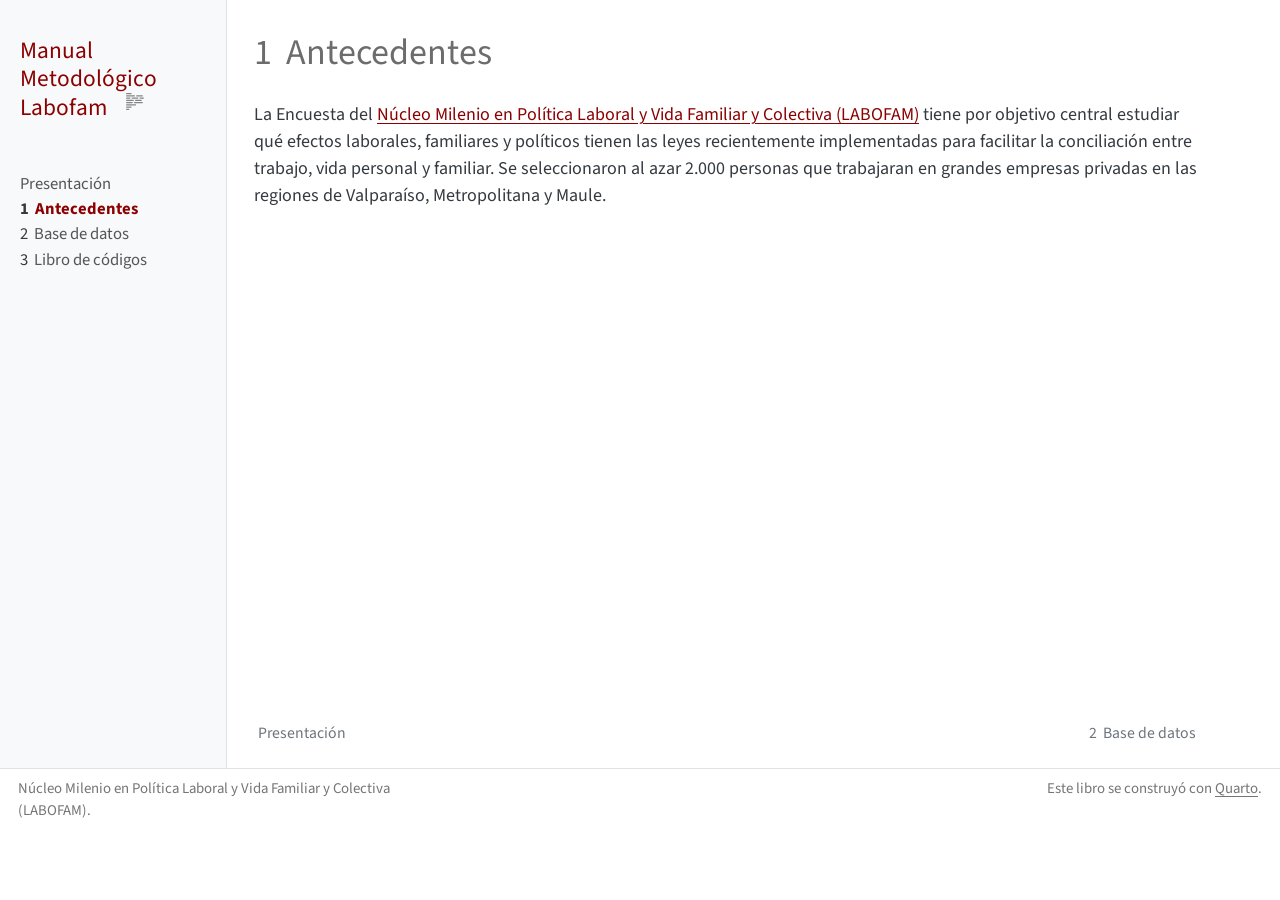
==== docs/01-antecedents.html @ 16f9376f "Initial commit" ====
<!DOCTYPE html>
<html xmlns="http://www.w3.org/1999/xhtml" lang="es" xml:lang="es"><head>

<meta charset="utf-8">
<meta name="generator" content="quarto-1.7.33">

<meta name="viewport" content="width=device-width, initial-scale=1.0, user-scalable=yes">


<title>1&nbsp; Antecedentes – Manual Metodológico Labofam</title>
<style>
code{white-space: pre-wrap;}
span.smallcaps{font-variant: small-caps;}
div.columns{display: flex; gap: min(4vw, 1.5em);}
div.column{flex: auto; overflow-x: auto;}
div.hanging-indent{margin-left: 1.5em; text-indent: -1.5em;}
ul.task-list{list-style: none;}
ul.task-list li input[type="checkbox"] {
  width: 0.8em;
  margin: 0 0.8em 0.2em -1em; /* quarto-specific, see https://github.com/quarto-dev/quarto-cli/issues/4556 */ 
  vertical-align: middle;
}
</style>


<script src="site_libs/quarto-nav/quarto-nav.js"></script>
<script src="site_libs/quarto-nav/headroom.min.js"></script>
<script src="site_libs/clipboard/clipboard.min.js"></script>
<script src="site_libs/quarto-search/autocomplete.umd.js"></script>
<script src="site_libs/quarto-search/fuse.min.js"></script>
<script src="site_libs/quarto-search/quarto-search.js"></script>
<meta name="quarto:offset" content="./">
<link href="./02-database.html" rel="next">
<link href="./index.html" rel="prev">
<link href="./labofam.svg" rel="icon" type="image/svg+xml">
<script src="site_libs/quarto-html/quarto.js" type="module"></script>
<script src="site_libs/quarto-html/tabsets/tabsets.js" type="module"></script>
<script src="site_libs/quarto-html/popper.min.js"></script>
<script src="site_libs/quarto-html/tippy.umd.min.js"></script>
<script src="site_libs/quarto-html/anchor.min.js"></script>
<link href="site_libs/quarto-html/tippy.css" rel="stylesheet">
<link href="site_libs/quarto-html/quarto-syntax-highlighting-ea385d0e468b0dd5ea5bf0780b1290d9.css" rel="stylesheet" id="quarto-text-highlighting-styles">
<script src="site_libs/bootstrap/bootstrap.min.js"></script>
<link href="site_libs/bootstrap/bootstrap-icons.css" rel="stylesheet">
<link href="site_libs/bootstrap/bootstrap-22fdcfaab783b4487571ea21b132e35e.min.css" rel="stylesheet" append-hash="true" id="quarto-bootstrap" data-mode="light">
<script id="quarto-search-options" type="application/json">{
  "location": "sidebar",
  "copy-button": false,
  "collapse-after": 3,
  "panel-placement": "start",
  "type": "textbox",
  "limit": 50,
  "keyboard-shortcut": [
    "f",
    "/",
    "s"
  ],
  "language": {
    "search-no-results-text": "Sin resultados",
    "search-matching-documents-text": "documentos encontrados",
    "search-copy-link-title": "Copiar el enlace en la búsqueda",
    "search-hide-matches-text": "Ocultar resultados adicionales",
    "search-more-match-text": "resultado adicional en este documento",
    "search-more-matches-text": "resultados adicionales en este documento",
    "search-clear-button-title": "Borrar",
    "search-text-placeholder": "",
    "search-detached-cancel-button-title": "Cancelar",
    "search-submit-button-title": "Enviar",
    "search-label": "Buscar"
  }
}</script>


</head>

<body class="nav-sidebar docked fullcontent quarto-light">

<div id="quarto-search-results"></div>
  <header id="quarto-header" class="headroom fixed-top">
  <nav class="quarto-secondary-nav">
    <div class="container-fluid d-flex">
      <button type="button" class="quarto-btn-toggle btn" data-bs-toggle="collapse" role="button" data-bs-target=".quarto-sidebar-collapse-item" aria-controls="quarto-sidebar" aria-expanded="false" aria-label="Alternar barra lateral" onclick="if (window.quartoToggleHeadroom) { window.quartoToggleHeadroom(); }">
        <i class="bi bi-layout-text-sidebar-reverse"></i>
      </button>
        <nav class="quarto-page-breadcrumbs" aria-label="breadcrumb"><ol class="breadcrumb"><li class="breadcrumb-item"><a href="./01-antecedents.html"><span class="chapter-number">1</span>&nbsp; <span class="chapter-title">Antecedentes</span></a></li></ol></nav>
        <a class="flex-grow-1" role="navigation" data-bs-toggle="collapse" data-bs-target=".quarto-sidebar-collapse-item" aria-controls="quarto-sidebar" aria-expanded="false" aria-label="Alternar barra lateral" onclick="if (window.quartoToggleHeadroom) { window.quartoToggleHeadroom(); }">      
        </a>
      <button type="button" class="btn quarto-search-button" aria-label="Buscar" onclick="window.quartoOpenSearch();">
        <i class="bi bi-search"></i>
      </button>
    </div>
  </nav>
</header>
<!-- content -->
<div id="quarto-content" class="quarto-container page-columns page-rows-contents page-layout-article">
<!-- sidebar -->
  <nav id="quarto-sidebar" class="sidebar collapse collapse-horizontal quarto-sidebar-collapse-item sidebar-navigation docked overflow-auto">
    <div class="pt-lg-2 mt-2 text-left sidebar-header">
    <div class="sidebar-title mb-0 py-0">
      <a href="./">Manual Metodológico Labofam</a> 
        <div class="sidebar-tools-main">
    <a href="https://github.com/kevin-carrasco/labofam-codebook" title="Ejecutar el código" class="quarto-navigation-tool px-1" aria-label="Ejecutar el código"><i class="bi bi-github"></i></a>
  <a href="" class="quarto-reader-toggle quarto-navigation-tool px-1" onclick="window.quartoToggleReader(); return false;" title="Alternar modo lector">
  <div class="quarto-reader-toggle-btn">
  <i class="bi"></i>
  </div>
</a>
</div>
    </div>
      </div>
        <div class="mt-2 flex-shrink-0 align-items-center">
        <div class="sidebar-search">
        <div id="quarto-search" class="" title="Buscar"></div>
        </div>
        </div>
    <div class="sidebar-menu-container"> 
    <ul class="list-unstyled mt-1">
        <li class="sidebar-item">
  <div class="sidebar-item-container"> 
  <a href="./index.html" class="sidebar-item-text sidebar-link">
 <span class="menu-text">Presentación</span></a>
  </div>
</li>
        <li class="sidebar-item">
  <div class="sidebar-item-container"> 
  <a href="./01-antecedents.html" class="sidebar-item-text sidebar-link active">
 <span class="menu-text"><span class="chapter-number">1</span>&nbsp; <span class="chapter-title">Antecedentes</span></span></a>
  </div>
</li>
        <li class="sidebar-item">
  <div class="sidebar-item-container"> 
  <a href="./02-database.html" class="sidebar-item-text sidebar-link">
 <span class="menu-text"><span class="chapter-number">2</span>&nbsp; <span class="chapter-title">Base de datos</span></span></a>
  </div>
</li>
        <li class="sidebar-item">
  <div class="sidebar-item-container"> 
  <a href="./03-codebook.html" class="sidebar-item-text sidebar-link">
 <span class="menu-text"><span class="chapter-number">3</span>&nbsp; <span class="chapter-title">Libro de códigos</span></span></a>
  </div>
</li>
    </ul>
    </div>
</nav>
<div id="quarto-sidebar-glass" class="quarto-sidebar-collapse-item" data-bs-toggle="collapse" data-bs-target=".quarto-sidebar-collapse-item"></div>
<!-- margin-sidebar -->
    
<!-- main -->
<main class="content" id="quarto-document-content">

<header id="title-block-header" class="quarto-title-block default">
<div class="quarto-title">
<h1 class="title"><span id="antedecents" class="quarto-section-identifier"><span class="chapter-number">1</span>&nbsp; <span class="chapter-title">Antecedentes</span></span></h1>
</div>



<div class="quarto-title-meta">

    
  
    
  </div>
  


</header>


<p>La Encuesta del <a href="https://labofam.cl/">Núcleo Milenio en Política Laboral y Vida Familiar y Colectiva (LABOFAM)</a> tiene por objetivo central estudiar qué efectos laborales, familiares y políticos tienen las leyes recientemente implementadas para facilitar la conciliación entre trabajo, vida personal y familiar. Se seleccionaron al azar 2.000 personas que trabajaran en grandes empresas privadas en las regiones de Valparaíso, Metropolitana y Maule.</p>



</main> <!-- /main -->
<script id="quarto-html-after-body" type="application/javascript">
  window.document.addEventListener("DOMContentLoaded", function (event) {
    const icon = "";
    const anchorJS = new window.AnchorJS();
    anchorJS.options = {
      placement: 'right',
      icon: icon
    };
    anchorJS.add('.anchored');
    const isCodeAnnotation = (el) => {
      for (const clz of el.classList) {
        if (clz.startsWith('code-annotation-')) {                     
          return true;
        }
      }
      return false;
    }
    const onCopySuccess = function(e) {
      // button target
      const button = e.trigger;
      // don't keep focus
      button.blur();
      // flash "checked"
      button.classList.add('code-copy-button-checked');
      var currentTitle = button.getAttribute("title");
      button.setAttribute("title", "Copiado");
      let tooltip;
      if (window.bootstrap) {
        button.setAttribute("data-bs-toggle", "tooltip");
        button.setAttribute("data-bs-placement", "left");
        button.setAttribute("data-bs-title", "Copiado");
        tooltip = new bootstrap.Tooltip(button, 
          { trigger: "manual", 
            customClass: "code-copy-button-tooltip",
            offset: [0, -8]});
        tooltip.show();    
      }
      setTimeout(function() {
        if (tooltip) {
          tooltip.hide();
          button.removeAttribute("data-bs-title");
          button.removeAttribute("data-bs-toggle");
          button.removeAttribute("data-bs-placement");
        }
        button.setAttribute("title", currentTitle);
        button.classList.remove('code-copy-button-checked');
      }, 1000);
      // clear code selection
      e.clearSelection();
    }
    const getTextToCopy = function(trigger) {
        const codeEl = trigger.previousElementSibling.cloneNode(true);
        for (const childEl of codeEl.children) {
          if (isCodeAnnotation(childEl)) {
            childEl.remove();
          }
        }
        return codeEl.innerText;
    }
    const clipboard = new window.ClipboardJS('.code-copy-button:not([data-in-quarto-modal])', {
      text: getTextToCopy
    });
    clipboard.on('success', onCopySuccess);
    if (window.document.getElementById('quarto-embedded-source-code-modal')) {
      const clipboardModal = new window.ClipboardJS('.code-copy-button[data-in-quarto-modal]', {
        text: getTextToCopy,
        container: window.document.getElementById('quarto-embedded-source-code-modal')
      });
      clipboardModal.on('success', onCopySuccess);
    }
      var localhostRegex = new RegExp(/^(?:http|https):\/\/localhost\:?[0-9]*\//);
      var mailtoRegex = new RegExp(/^mailto:/);
        var filterRegex = new RegExp('/' + window.location.host + '/');
      var isInternal = (href) => {
          return filterRegex.test(href) || localhostRegex.test(href) || mailtoRegex.test(href);
      }
      // Inspect non-navigation links and adorn them if external
     var links = window.document.querySelectorAll('a[href]:not(.nav-link):not(.navbar-brand):not(.toc-action):not(.sidebar-link):not(.sidebar-item-toggle):not(.pagination-link):not(.no-external):not([aria-hidden]):not(.dropdown-item):not(.quarto-navigation-tool):not(.about-link)');
      for (var i=0; i<links.length; i++) {
        const link = links[i];
        if (!isInternal(link.href)) {
          // undo the damage that might have been done by quarto-nav.js in the case of
          // links that we want to consider external
          if (link.dataset.originalHref !== undefined) {
            link.href = link.dataset.originalHref;
          }
        }
      }
    function tippyHover(el, contentFn, onTriggerFn, onUntriggerFn) {
      const config = {
        allowHTML: true,
        maxWidth: 500,
        delay: 100,
        arrow: false,
        appendTo: function(el) {
            return el.parentElement;
        },
        interactive: true,
        interactiveBorder: 10,
        theme: 'quarto',
        placement: 'bottom-start',
      };
      if (contentFn) {
        config.content = contentFn;
      }
      if (onTriggerFn) {
        config.onTrigger = onTriggerFn;
      }
      if (onUntriggerFn) {
        config.onUntrigger = onUntriggerFn;
      }
      window.tippy(el, config); 
    }
    const noterefs = window.document.querySelectorAll('a[role="doc-noteref"]');
    for (var i=0; i<noterefs.length; i++) {
      const ref = noterefs[i];
      tippyHover(ref, function() {
        // use id or data attribute instead here
        let href = ref.getAttribute('data-footnote-href') || ref.getAttribute('href');
        try { href = new URL(href).hash; } catch {}
        const id = href.replace(/^#\/?/, "");
        const note = window.document.getElementById(id);
        if (note) {
          return note.innerHTML;
        } else {
          return "";
        }
      });
    }
    const xrefs = window.document.querySelectorAll('a.quarto-xref');
    const processXRef = (id, note) => {
      // Strip column container classes
      const stripColumnClz = (el) => {
        el.classList.remove("page-full", "page-columns");
        if (el.children) {
          for (const child of el.children) {
            stripColumnClz(child);
          }
        }
      }
      stripColumnClz(note)
      if (id === null || id.startsWith('sec-')) {
        // Special case sections, only their first couple elements
        const container = document.createElement("div");
        if (note.children && note.children.length > 2) {
          container.appendChild(note.children[0].cloneNode(true));
          for (let i = 1; i < note.children.length; i++) {
            const child = note.children[i];
            if (child.tagName === "P" && child.innerText === "") {
              continue;
            } else {
              container.appendChild(child.cloneNode(true));
              break;
            }
          }
          if (window.Quarto?.typesetMath) {
            window.Quarto.typesetMath(container);
          }
          return container.innerHTML
        } else {
          if (window.Quarto?.typesetMath) {
            window.Quarto.typesetMath(note);
          }
          return note.innerHTML;
        }
      } else {
        // Remove any anchor links if they are present
        const anchorLink = note.querySelector('a.anchorjs-link');
        if (anchorLink) {
          anchorLink.remove();
        }
        if (window.Quarto?.typesetMath) {
          window.Quarto.typesetMath(note);
        }
        if (note.classList.contains("callout")) {
          return note.outerHTML;
        } else {
          return note.innerHTML;
        }
      }
    }
    for (var i=0; i<xrefs.length; i++) {
      const xref = xrefs[i];
      tippyHover(xref, undefined, function(instance) {
        instance.disable();
        let url = xref.getAttribute('href');
        let hash = undefined; 
        if (url.startsWith('#')) {
          hash = url;
        } else {
          try { hash = new URL(url).hash; } catch {}
        }
        if (hash) {
          const id = hash.replace(/^#\/?/, "");
          const note = window.document.getElementById(id);
          if (note !== null) {
            try {
              const html = processXRef(id, note.cloneNode(true));
              instance.setContent(html);
            } finally {
              instance.enable();
              instance.show();
            }
          } else {
            // See if we can fetch this
            fetch(url.split('#')[0])
            .then(res => res.text())
            .then(html => {
              const parser = new DOMParser();
              const htmlDoc = parser.parseFromString(html, "text/html");
              const note = htmlDoc.getElementById(id);
              if (note !== null) {
                const html = processXRef(id, note);
                instance.setContent(html);
              } 
            }).finally(() => {
              instance.enable();
              instance.show();
            });
          }
        } else {
          // See if we can fetch a full url (with no hash to target)
          // This is a special case and we should probably do some content thinning / targeting
          fetch(url)
          .then(res => res.text())
          .then(html => {
            const parser = new DOMParser();
            const htmlDoc = parser.parseFromString(html, "text/html");
            const note = htmlDoc.querySelector('main.content');
            if (note !== null) {
              // This should only happen for chapter cross references
              // (since there is no id in the URL)
              // remove the first header
              if (note.children.length > 0 && note.children[0].tagName === "HEADER") {
                note.children[0].remove();
              }
              const html = processXRef(null, note);
              instance.setContent(html);
            } 
          }).finally(() => {
            instance.enable();
            instance.show();
          });
        }
      }, function(instance) {
      });
    }
        let selectedAnnoteEl;
        const selectorForAnnotation = ( cell, annotation) => {
          let cellAttr = 'data-code-cell="' + cell + '"';
          let lineAttr = 'data-code-annotation="' +  annotation + '"';
          const selector = 'span[' + cellAttr + '][' + lineAttr + ']';
          return selector;
        }
        const selectCodeLines = (annoteEl) => {
          const doc = window.document;
          const targetCell = annoteEl.getAttribute("data-target-cell");
          const targetAnnotation = annoteEl.getAttribute("data-target-annotation");
          const annoteSpan = window.document.querySelector(selectorForAnnotation(targetCell, targetAnnotation));
          const lines = annoteSpan.getAttribute("data-code-lines").split(",");
          const lineIds = lines.map((line) => {
            return targetCell + "-" + line;
          })
          let top = null;
          let height = null;
          let parent = null;
          if (lineIds.length > 0) {
              //compute the position of the single el (top and bottom and make a div)
              const el = window.document.getElementById(lineIds[0]);
              top = el.offsetTop;
              height = el.offsetHeight;
              parent = el.parentElement.parentElement;
            if (lineIds.length > 1) {
              const lastEl = window.document.getElementById(lineIds[lineIds.length - 1]);
              const bottom = lastEl.offsetTop + lastEl.offsetHeight;
              height = bottom - top;
            }
            if (top !== null && height !== null && parent !== null) {
              // cook up a div (if necessary) and position it 
              let div = window.document.getElementById("code-annotation-line-highlight");
              if (div === null) {
                div = window.document.createElement("div");
                div.setAttribute("id", "code-annotation-line-highlight");
                div.style.position = 'absolute';
                parent.appendChild(div);
              }
              div.style.top = top - 2 + "px";
              div.style.height = height + 4 + "px";
              div.style.left = 0;
              let gutterDiv = window.document.getElementById("code-annotation-line-highlight-gutter");
              if (gutterDiv === null) {
                gutterDiv = window.document.createElement("div");
                gutterDiv.setAttribute("id", "code-annotation-line-highlight-gutter");
                gutterDiv.style.position = 'absolute';
                const codeCell = window.document.getElementById(targetCell);
                const gutter = codeCell.querySelector('.code-annotation-gutter');
                gutter.appendChild(gutterDiv);
              }
              gutterDiv.style.top = top - 2 + "px";
              gutterDiv.style.height = height + 4 + "px";
            }
            selectedAnnoteEl = annoteEl;
          }
        };
        const unselectCodeLines = () => {
          const elementsIds = ["code-annotation-line-highlight", "code-annotation-line-highlight-gutter"];
          elementsIds.forEach((elId) => {
            const div = window.document.getElementById(elId);
            if (div) {
              div.remove();
            }
          });
          selectedAnnoteEl = undefined;
        };
          // Handle positioning of the toggle
      window.addEventListener(
        "resize",
        throttle(() => {
          elRect = undefined;
          if (selectedAnnoteEl) {
            selectCodeLines(selectedAnnoteEl);
          }
        }, 10)
      );
      function throttle(fn, ms) {
      let throttle = false;
      let timer;
        return (...args) => {
          if(!throttle) { // first call gets through
              fn.apply(this, args);
              throttle = true;
          } else { // all the others get throttled
              if(timer) clearTimeout(timer); // cancel #2
              timer = setTimeout(() => {
                fn.apply(this, args);
                timer = throttle = false;
              }, ms);
          }
        };
      }
        // Attach click handler to the DT
        const annoteDls = window.document.querySelectorAll('dt[data-target-cell]');
        for (const annoteDlNode of annoteDls) {
          annoteDlNode.addEventListener('click', (event) => {
            const clickedEl = event.target;
            if (clickedEl !== selectedAnnoteEl) {
              unselectCodeLines();
              const activeEl = window.document.querySelector('dt[data-target-cell].code-annotation-active');
              if (activeEl) {
                activeEl.classList.remove('code-annotation-active');
              }
              selectCodeLines(clickedEl);
              clickedEl.classList.add('code-annotation-active');
            } else {
              // Unselect the line
              unselectCodeLines();
              clickedEl.classList.remove('code-annotation-active');
            }
          });
        }
    const findCites = (el) => {
      const parentEl = el.parentElement;
      if (parentEl) {
        const cites = parentEl.dataset.cites;
        if (cites) {
          return {
            el,
            cites: cites.split(' ')
          };
        } else {
          return findCites(el.parentElement)
        }
      } else {
        return undefined;
      }
    };
    var bibliorefs = window.document.querySelectorAll('a[role="doc-biblioref"]');
    for (var i=0; i<bibliorefs.length; i++) {
      const ref = bibliorefs[i];
      const citeInfo = findCites(ref);
      if (citeInfo) {
        tippyHover(citeInfo.el, function() {
          var popup = window.document.createElement('div');
          citeInfo.cites.forEach(function(cite) {
            var citeDiv = window.document.createElement('div');
            citeDiv.classList.add('hanging-indent');
            citeDiv.classList.add('csl-entry');
            var biblioDiv = window.document.getElementById('ref-' + cite);
            if (biblioDiv) {
              citeDiv.innerHTML = biblioDiv.innerHTML;
            }
            popup.appendChild(citeDiv);
          });
          return popup.innerHTML;
        });
      }
    }
  });
  </script>
<nav class="page-navigation">
  <div class="nav-page nav-page-previous">
      <a href="./index.html" class="pagination-link" aria-label="Presentación">
        <i class="bi bi-arrow-left-short"></i> <span class="nav-page-text">Presentación</span>
      </a>          
  </div>
  <div class="nav-page nav-page-next">
      <a href="./02-database.html" class="pagination-link" aria-label="Base de datos">
        <span class="nav-page-text"><span class="chapter-number">2</span>&nbsp; <span class="chapter-title">Base de datos</span></span> <i class="bi bi-arrow-right-short"></i>
      </a>
  </div>
</nav>
</div> <!-- /content -->
<footer class="footer">
  <div class="nav-footer">
    <div class="nav-footer-left">
<p>Núcleo Milenio en Política Laboral y Vida Familiar y Colectiva (LABOFAM).</p>
</div>   
    <div class="nav-footer-center">
      &nbsp;
    </div>
    <div class="nav-footer-right">
<p>Este libro se construyó con <a href="https://quarto.org/">Quarto</a>.</p>
</div>
  </div>
</footer>




</body></html>
---- docs/site_libs/quarto-html/quarto-syntax-highlighting-ea385d0e468b0dd5ea5bf0780b1290d9.css ----
/* quarto syntax highlight colors */
:root {
  --quarto-hl-ot-color: #003B4F;
  --quarto-hl-at-color: #657422;
  --quarto-hl-ss-color: #20794D;
  --quarto-hl-an-color: #5E5E5E;
  --quarto-hl-fu-color: #4758AB;
  --quarto-hl-st-color: #20794D;
  --quarto-hl-cf-color: #003B4F;
  --quarto-hl-op-color: #5E5E5E;
  --quarto-hl-er-color: #AD0000;
  --quarto-hl-bn-color: #AD0000;
  --quarto-hl-al-color: #AD0000;
  --quarto-hl-va-color: #111111;
  --quarto-hl-bu-color: inherit;
  --quarto-hl-ex-color: inherit;
  --quarto-hl-pp-color: #AD0000;
  --quarto-hl-in-color: #5E5E5E;
  --quarto-hl-vs-color: #20794D;
  --quarto-hl-wa-color: #5E5E5E;
  --quarto-hl-do-color: #5E5E5E;
  --quarto-hl-im-color: #00769E;
  --quarto-hl-ch-color: #20794D;
  --quarto-hl-dt-color: #AD0000;
  --quarto-hl-fl-color: #AD0000;
  --quarto-hl-co-color: #5E5E5E;
  --quarto-hl-cv-color: #5E5E5E;
  --quarto-hl-cn-color: #8f5902;
  --quarto-hl-sc-color: #5E5E5E;
  --quarto-hl-dv-color: #AD0000;
  --quarto-hl-kw-color: #003B4F;
}

/* other quarto variables */
:root {
  --quarto-font-monospace: SFMono-Regular, Menlo, Monaco, Consolas, "Liberation Mono", "Courier New", monospace;
}

/* syntax highlight based on Pandoc's rules */
pre > code.sourceCode > span {
  color: #003B4F;
}

code.sourceCode > span {
  color: #003B4F;
}

div.sourceCode,
div.sourceCode pre.sourceCode {
  color: #003B4F;
}

/* Normal */
code span {
  color: #003B4F;
}

/* Alert */
code span.al {
  color: #AD0000;
  font-style: inherit;
}

/* Annotation */
code span.an {
  color: #5E5E5E;
  font-style: inherit;
}

/* Attribute */
code span.at {
  color: #657422;
  font-style: inherit;
}

/* BaseN */
code span.bn {
  color: #AD0000;
  font-style: inherit;
}

/* BuiltIn */
code span.bu {
  font-style: inherit;
}

/* ControlFlow */
code span.cf {
  color: #003B4F;
  font-weight: bold;
  font-style: inherit;
}

/* Char */
code span.ch {
  color: #20794D;
  font-style: inherit;
}

/* Constant */
code span.cn {
  color: #8f5902;
  font-style: inherit;
}

/* Comment */
code span.co {
  color: #5E5E5E;
  font-style: inherit;
}

/* CommentVar */
code span.cv {
  color: #5E5E5E;
  font-style: italic;
}

/* Documentation */
code span.do {
  color: #5E5E5E;
  font-style: italic;
}

/* DataType */
code span.dt {
  color: #AD0000;
  font-style: inherit;
}

/* DecVal */
code span.dv {
  color: #AD0000;
  font-style: inherit;
}

/* Error */
code span.er {
  color: #AD0000;
  font-style: inherit;
}

/* Extension */
code span.ex {
  font-style: inherit;
}

/* Float */
code span.fl {
  color: #AD0000;
  font-style: inherit;
}

/* Function */
code span.fu {
  color: #4758AB;
  font-style: inherit;
}

/* Import */
code span.im {
  color: #00769E;
  font-style: inherit;
}

/* Information */
code span.in {
  color: #5E5E5E;
  font-style: inherit;
}

/* Keyword */
code span.kw {
  color: #003B4F;
  font-weight: bold;
  font-style: inherit;
}

/* Operator */
code span.op {
  color: #5E5E5E;
  font-style: inherit;
}

/* Other */
code span.ot {
  color: #003B4F;
  font-style: inherit;
}

/* Preprocessor */
code span.pp {
  color: #AD0000;
  font-style: inherit;
}

/* SpecialChar */
code span.sc {
  color: #5E5E5E;
  font-style: inherit;
}

/* SpecialString */
code span.ss {
  color: #20794D;
  font-style: inherit;
}

/* String */
code span.st {
  color: #20794D;
  font-style: inherit;
}

/* Variable */
code span.va {
  color: #111111;
  font-style: inherit;
}

/* VerbatimString */
code span.vs {
  color: #20794D;
  font-style: inherit;
}

/* Warning */
code span.wa {
  color: #5E5E5E;
  font-style: italic;
}

.prevent-inlining {
  content: "</";
}

/*# sourceMappingURL=538754cbb4183396a2435bcb80637e05.css.map */
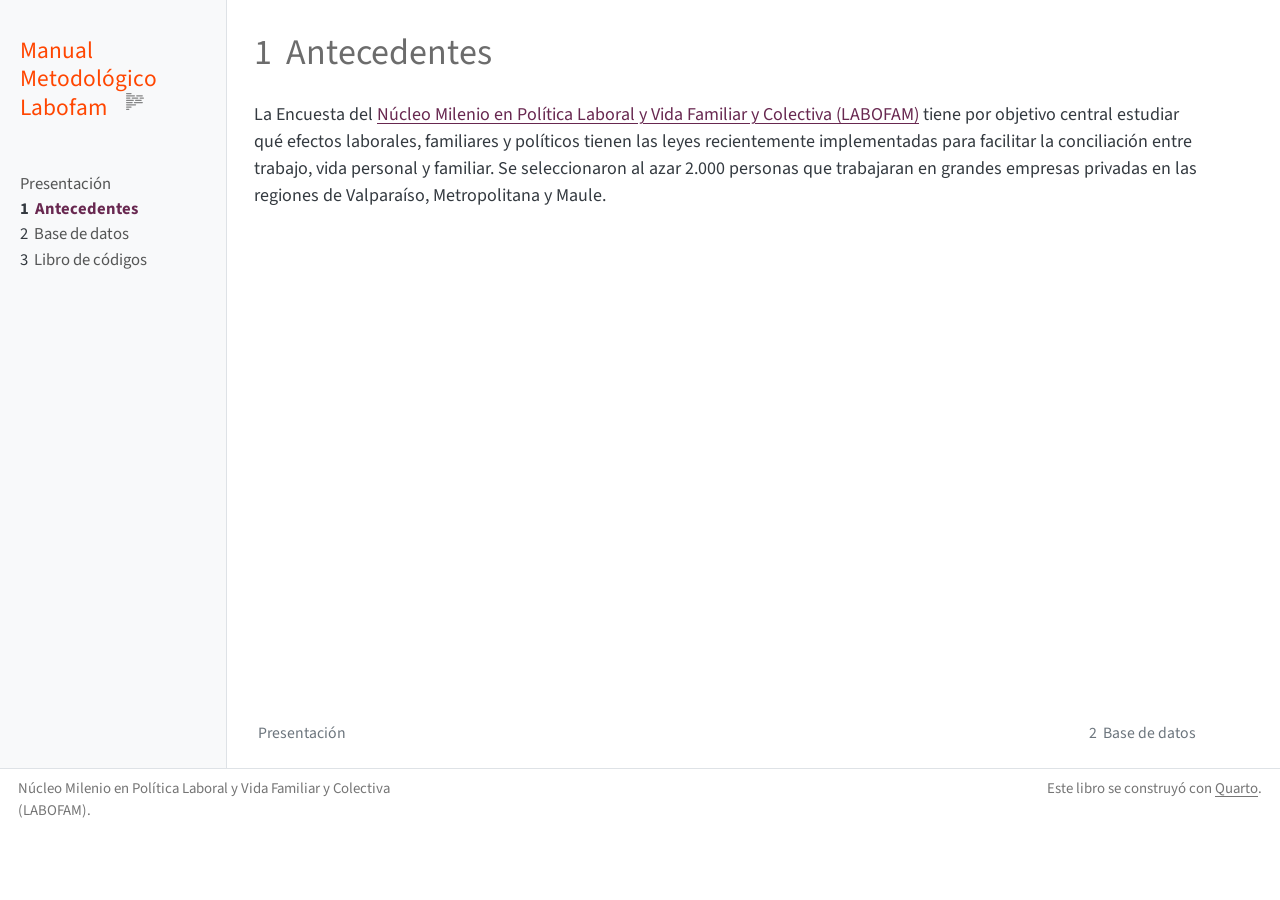
==== commit 77355e06: "change scss" ====
--- a/docs/01-antecedents.html
+++ b/docs/01-antecedents.html
@@ -42,7 +42,7 @@
 <link href="site_libs/quarto-html/quarto-syntax-highlighting-ea385d0e468b0dd5ea5bf0780b1290d9.css" rel="stylesheet" id="quarto-text-highlighting-styles">
 <script src="site_libs/bootstrap/bootstrap.min.js"></script>
 <link href="site_libs/bootstrap/bootstrap-icons.css" rel="stylesheet">
-<link href="site_libs/bootstrap/bootstrap-22fdcfaab783b4487571ea21b132e35e.min.css" rel="stylesheet" append-hash="true" id="quarto-bootstrap" data-mode="light">
+<link href="site_libs/bootstrap/bootstrap-011094333dcdd4004ea0c46231a401f7.min.css" rel="stylesheet" append-hash="true" id="quarto-bootstrap" data-mode="light">
 <script id="quarto-search-options" type="application/json">{
   "location": "sidebar",
   "copy-button": false,
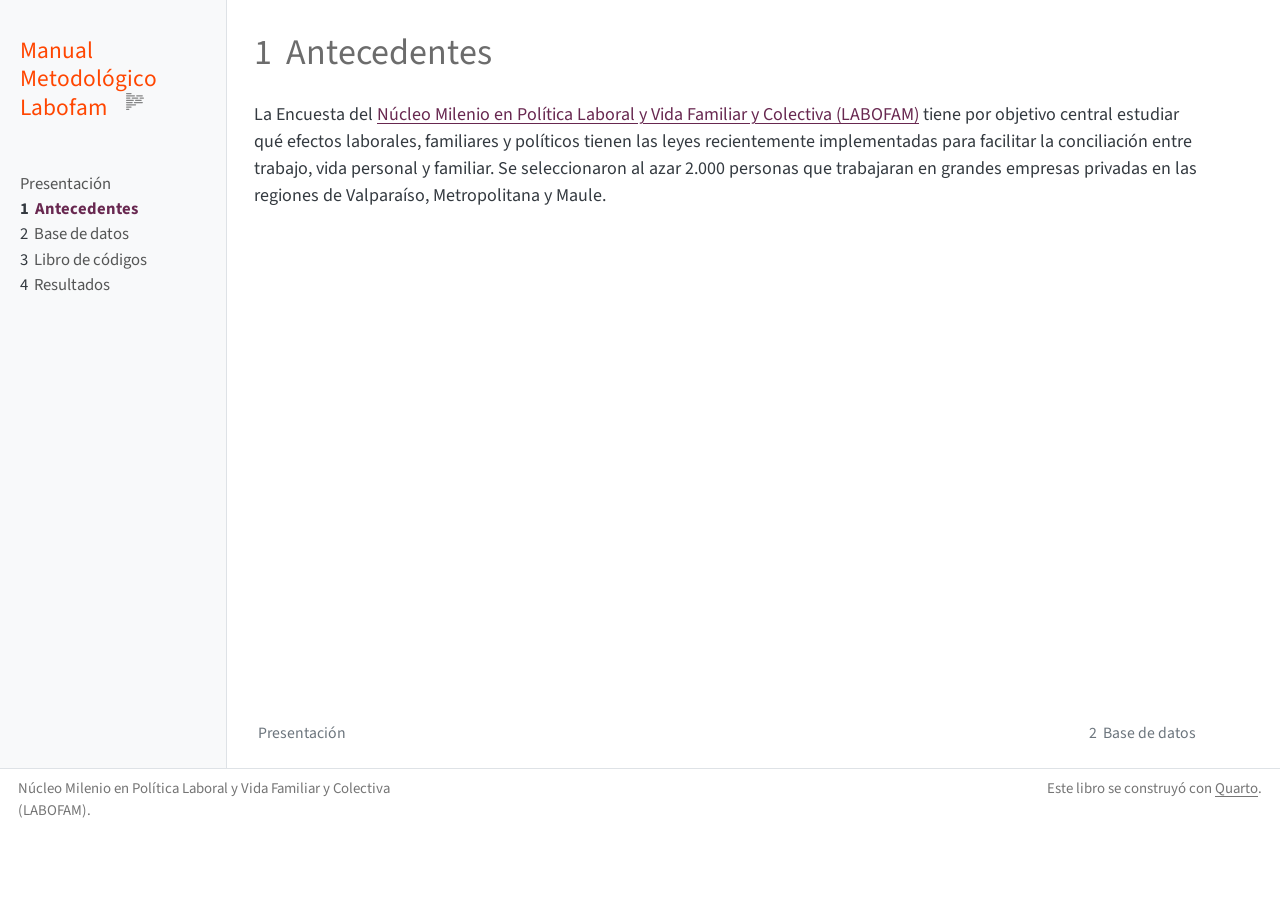
==== commit 1aa16580: "add primer reporte" ====
--- a/docs/01-antecedents.html
+++ b/docs/01-antecedents.html
@@ -137,6 +137,12 @@
   <div class="sidebar-item-container"> 
   <a href="./03-codebook.html" class="sidebar-item-text sidebar-link">
  <span class="menu-text"><span class="chapter-number">3</span>&nbsp; <span class="chapter-title">Libro de códigos</span></span></a>
+  </div>
+</li>
+        <li class="sidebar-item">
+  <div class="sidebar-item-container"> 
+  <a href="./04-results.html" class="sidebar-item-text sidebar-link">
+ <span class="menu-text"><span class="chapter-number">4</span>&nbsp; <span class="chapter-title">Resultados</span></span></a>
   </div>
 </li>
     </ul>
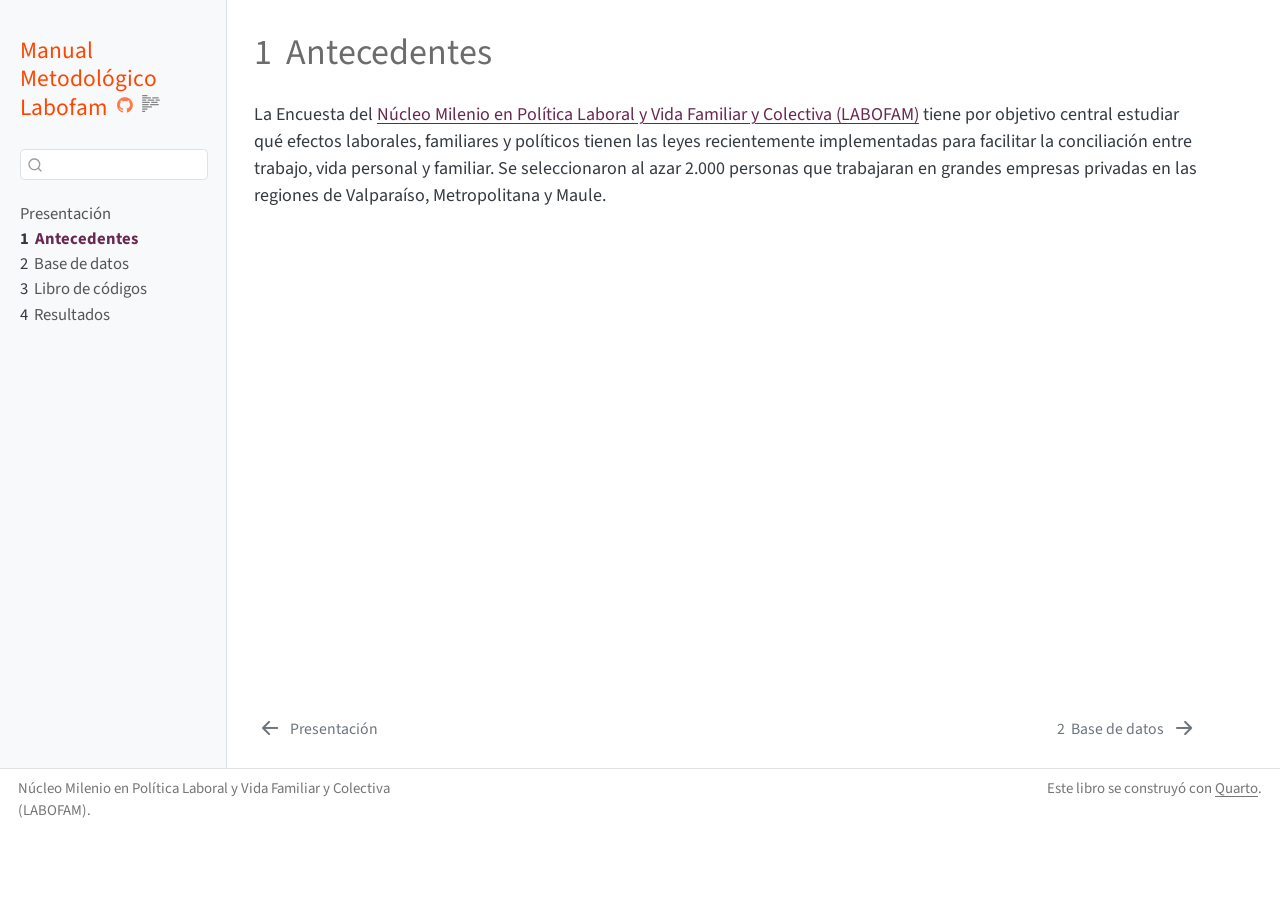
==== commit 9c069d60: "update 06/15" ====
--- a/docs/01-antecedents.html
+++ b/docs/01-antecedents.html
@@ -2,13 +2,16 @@
 <html xmlns="http://www.w3.org/1999/xhtml" lang="es" xml:lang="es"><head>
 
 <meta charset="utf-8">
-<meta name="generator" content="quarto-1.7.33">
+<meta name="generator" content="quarto-1.9.38">
 
 <meta name="viewport" content="width=device-width, initial-scale=1.0, user-scalable=yes">
 
 
 <title>1&nbsp; Antecedentes – Manual Metodológico Labofam</title>
 <style>
+/* Default styles provided by pandoc.
+** See https://pandoc.org/MANUAL.html#variables-for-html for config info.
+*/
 code{white-space: pre-wrap;}
 span.smallcaps{font-variant: small-caps;}
 div.columns{display: flex; gap: min(4vw, 1.5em);}
@@ -39,10 +42,10 @@
 <script src="site_libs/quarto-html/tippy.umd.min.js"></script>
 <script src="site_libs/quarto-html/anchor.min.js"></script>
 <link href="site_libs/quarto-html/tippy.css" rel="stylesheet">
-<link href="site_libs/quarto-html/quarto-syntax-highlighting-ea385d0e468b0dd5ea5bf0780b1290d9.css" rel="stylesheet" id="quarto-text-highlighting-styles">
+<link href="site_libs/quarto-html/quarto-syntax-highlighting-15634bcf2e68342d4ad2dfa704d543f6.css" rel="stylesheet" id="quarto-text-highlighting-styles">
 <script src="site_libs/bootstrap/bootstrap.min.js"></script>
 <link href="site_libs/bootstrap/bootstrap-icons.css" rel="stylesheet">
-<link href="site_libs/bootstrap/bootstrap-011094333dcdd4004ea0c46231a401f7.min.css" rel="stylesheet" append-hash="true" id="quarto-bootstrap" data-mode="light">
+<link href="site_libs/bootstrap/bootstrap-8269c2e733cf6a0f972bbc56917ac564.min.css" rel="stylesheet" append-hash="true" id="quarto-bootstrap" data-mode="light">
 <script id="quarto-search-options" type="application/json">{
   "location": "sidebar",
   "copy-button": false,
@@ -56,7 +59,7 @@
     "s"
   ],
   "language": {
-    "search-no-results-text": "Sin resultados",
+    "search-no-results-text": "No se han encontrado resultados",
     "search-matching-documents-text": "documentos encontrados",
     "search-copy-link-title": "Copiar el enlace en la búsqueda",
     "search-hide-matches-text": "Ocultar resultados adicionales",
@@ -229,13 +232,14 @@
       e.clearSelection();
     }
     const getTextToCopy = function(trigger) {
-        const codeEl = trigger.previousElementSibling.cloneNode(true);
-        for (const childEl of codeEl.children) {
-          if (isCodeAnnotation(childEl)) {
-            childEl.remove();
-          }
-        }
-        return codeEl.innerText;
+      const outerScaffold = trigger.parentElement.cloneNode(true);
+      const codeEl = outerScaffold.querySelector('code');
+      for (const childEl of codeEl.children) {
+        if (isCodeAnnotation(childEl)) {
+          childEl.remove();
+        }
+      }
+      return codeEl.innerText;
     }
     const clipboard = new window.ClipboardJS('.code-copy-button:not([data-in-quarto-modal])', {
       text: getTextToCopy
--- a/docs/site_libs/quarto-html/quarto-syntax-highlighting-15634bcf2e68342d4ad2dfa704d543f6.css
+++ b/docs/site_libs/quarto-html/quarto-syntax-highlighting-15634bcf2e68342d4ad2dfa704d543f6.css
@@ -0,0 +1,236 @@
+/* quarto syntax highlight colors */
+:root {
+  --quarto-hl-ot-color: #003B4F;
+  --quarto-hl-at-color: #657422;
+  --quarto-hl-ss-color: #20794D;
+  --quarto-hl-an-color: #5E5E5E;
+  --quarto-hl-fu-color: #4758AB;
+  --quarto-hl-st-color: #20794D;
+  --quarto-hl-cf-color: #003B4F;
+  --quarto-hl-op-color: #5E5E5E;
+  --quarto-hl-er-color: #AD0000;
+  --quarto-hl-bn-color: #AD0000;
+  --quarto-hl-al-color: #AD0000;
+  --quarto-hl-va-color: #111111;
+  --quarto-hl-bu-color: inherit;
+  --quarto-hl-ex-color: inherit;
+  --quarto-hl-pp-color: #AD0000;
+  --quarto-hl-in-color: #5E5E5E;
+  --quarto-hl-vs-color: #20794D;
+  --quarto-hl-wa-color: #5E5E5E;
+  --quarto-hl-do-color: #5E5E5E;
+  --quarto-hl-im-color: #00769E;
+  --quarto-hl-ch-color: #20794D;
+  --quarto-hl-dt-color: #AD0000;
+  --quarto-hl-fl-color: #AD0000;
+  --quarto-hl-co-color: #5E5E5E;
+  --quarto-hl-cv-color: #5E5E5E;
+  --quarto-hl-cn-color: #8f5902;
+  --quarto-hl-sc-color: #5E5E5E;
+  --quarto-hl-dv-color: #AD0000;
+  --quarto-hl-kw-color: #003B4F;
+}
+
+/* other quarto variables */
+:root {
+  --quarto-font-monospace: SFMono-Regular, Menlo, Monaco, Consolas, "Liberation Mono", "Courier New", monospace;
+}
+
+/* syntax highlight based on Pandoc's rules */
+pre > code.sourceCode > span {
+  color: #003B4F;
+}
+
+code.sourceCode > span {
+  color: #003B4F;
+}
+
+div.sourceCode,
+div.sourceCode pre.sourceCode {
+  color: #003B4F;
+}
+
+/* Normal */
+code span {
+  color: #003B4F;
+}
+
+/* Alert */
+code span.al {
+  color: #AD0000;
+  font-style: inherit;
+}
+
+/* Annotation */
+code span.an {
+  color: #5E5E5E;
+  font-style: inherit;
+}
+
+/* Attribute */
+code span.at {
+  color: #657422;
+  font-style: inherit;
+}
+
+/* BaseN */
+code span.bn {
+  color: #AD0000;
+  font-style: inherit;
+}
+
+/* BuiltIn */
+code span.bu {
+  font-style: inherit;
+}
+
+/* ControlFlow */
+code span.cf {
+  color: #003B4F;
+  font-weight: bold;
+  font-style: inherit;
+}
+
+/* Char */
+code span.ch {
+  color: #20794D;
+  font-style: inherit;
+}
+
+/* Constant */
+code span.cn {
+  color: #8f5902;
+  font-style: inherit;
+}
+
+/* Comment */
+code span.co {
+  color: #5E5E5E;
+  font-style: inherit;
+}
+
+/* CommentVar */
+code span.cv {
+  color: #5E5E5E;
+  font-style: italic;
+}
+
+/* Documentation */
+code span.do {
+  color: #5E5E5E;
+  font-style: italic;
+}
+
+/* DataType */
+code span.dt {
+  color: #AD0000;
+  font-style: inherit;
+}
+
+/* DecVal */
+code span.dv {
+  color: #AD0000;
+  font-style: inherit;
+}
+
+/* Error */
+code span.er {
+  color: #AD0000;
+  font-style: inherit;
+}
+
+/* Extension */
+code span.ex {
+  font-style: inherit;
+}
+
+/* Float */
+code span.fl {
+  color: #AD0000;
+  font-style: inherit;
+}
+
+/* Function */
+code span.fu {
+  color: #4758AB;
+  font-style: inherit;
+}
+
+/* Import */
+code span.im {
+  color: #00769E;
+  font-style: inherit;
+}
+
+/* Information */
+code span.in {
+  color: #5E5E5E;
+  font-style: inherit;
+}
+
+/* Keyword */
+code span.kw {
+  color: #003B4F;
+  font-weight: bold;
+  font-style: inherit;
+}
+
+/* Operator */
+code span.op {
+  color: #5E5E5E;
+  font-style: inherit;
+}
+
+/* Other */
+code span.ot {
+  color: #003B4F;
+  font-style: inherit;
+}
+
+/* Preprocessor */
+code span.pp {
+  color: #AD0000;
+  font-style: inherit;
+}
+
+/* SpecialChar */
+code span.sc {
+  color: #5E5E5E;
+  font-style: inherit;
+}
+
+/* SpecialString */
+code span.ss {
+  color: #20794D;
+  font-style: inherit;
+}
+
+/* String */
+code span.st {
+  color: #20794D;
+  font-style: inherit;
+}
+
+/* Variable */
+code span.va {
+  color: #111111;
+  font-style: inherit;
+}
+
+/* VerbatimString */
+code span.vs {
+  color: #20794D;
+  font-style: inherit;
+}
+
+/* Warning */
+code span.wa {
+  color: #5E5E5E;
+  font-style: italic;
+}
+
+.prevent-inlining {
+  content: "</";
+}
+
+/*# sourceMappingURL=f23921c56f73e400b49028c9186a1aa0.css.map */
